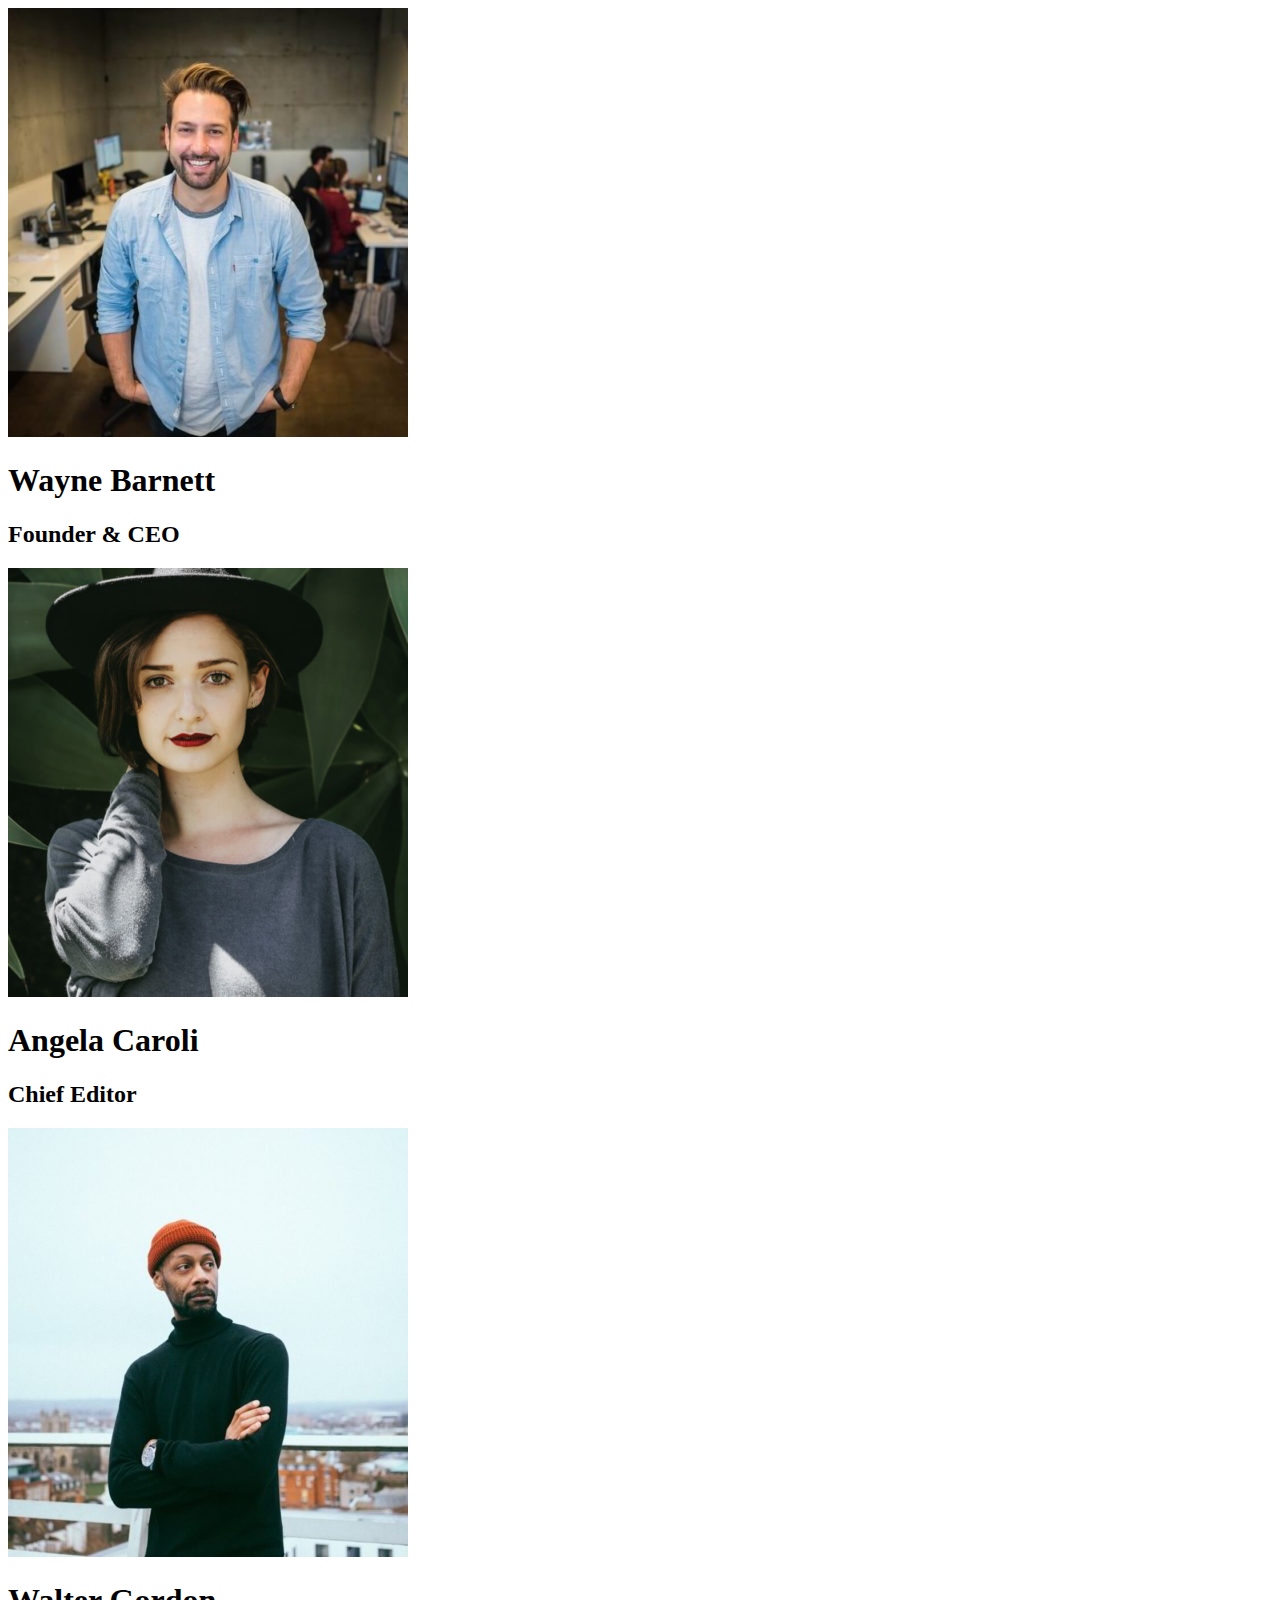
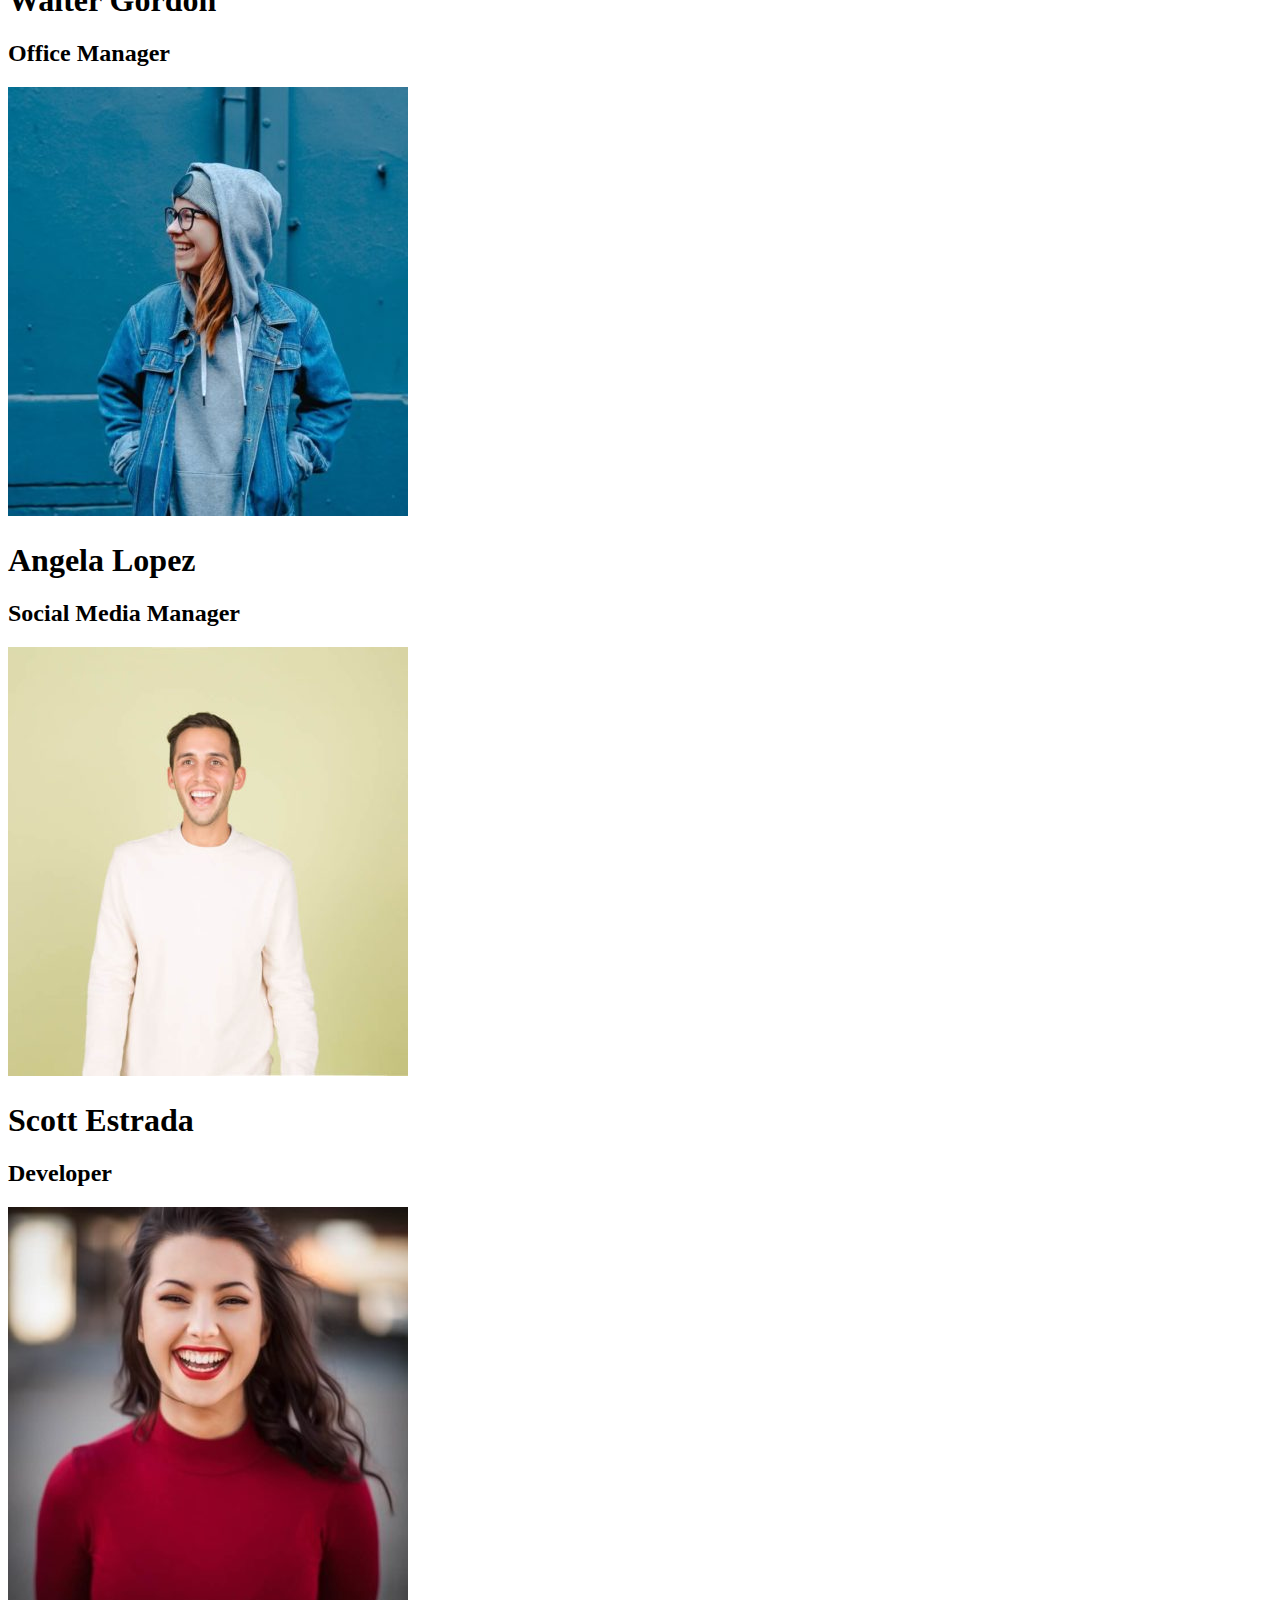
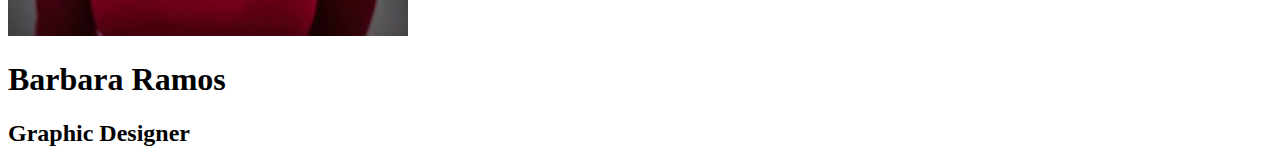
==== BONUS/index.html @ e1394ba4 "feat (bonus 1): print in the DOM the image" ====
<!DOCTYPE html>
<html lang="en">
<head>
    <meta charset="UTF-8">
    <meta name="viewport" content="width=device-width, initial-scale=1.0">
    <title>Our team</title>
</head>

<body>
    
    <div class="container">
        <!-- qui verranno scritti i nomi delle persone -->
        

    </div>

    <!-- link a JS -->
    <script type="text/javascript" src="js/functions.js"></script>
    <script type="text/javascript" src="js/main.js"></script>
</body>
</html>
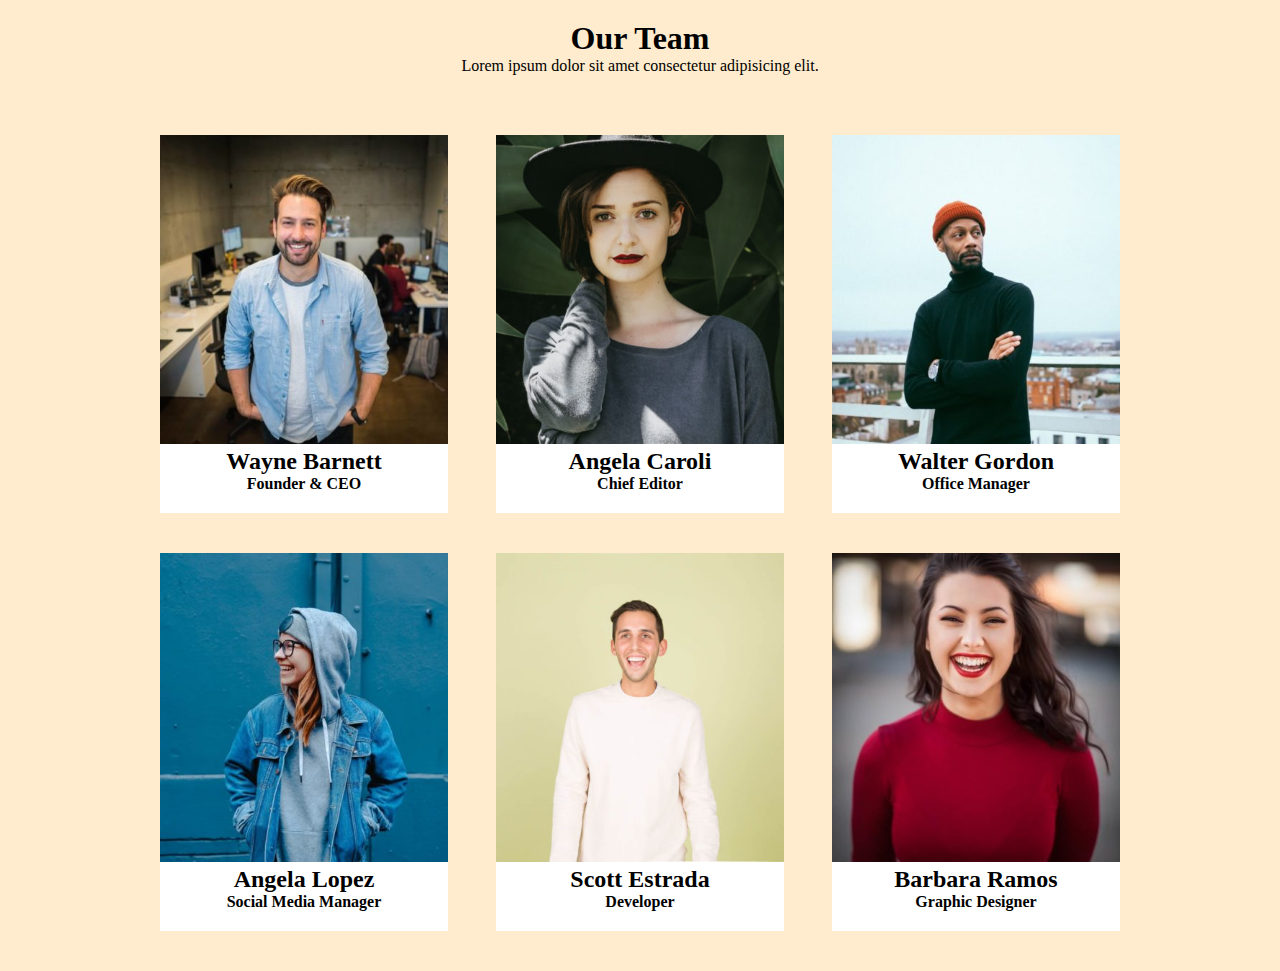
==== commit 15e4e010: "style (bonus2): add style and title Bonus exercise completed" ====
--- a/BONUS/index.html
+++ b/BONUS/index.html
@@ -4,15 +4,26 @@
     <meta charset="UTF-8">
     <meta name="viewport" content="width=device-width, initial-scale=1.0">
     <title>Our team</title>
+
+    <!-- link css -->
+     <link rel="stylesheet" href="css/style.css">
 </head>
 
 <body>
+    <header>
+        <h1>Our Team</h1>
+        <p>Lorem ipsum dolor sit amet consectetur adipisicing elit.</p> 
+    </header>
     
-    <div class="container">
-        <!-- qui verranno scritti i nomi delle persone -->
-        
+    <main>
+        <div class="container">
+            <!-- qui verranno scritti i nomi delle persone -->
+            
+    
+        </div>
 
-    </div>
+    </main>
+    
 
     <!-- link a JS -->
     <script type="text/javascript" src="js/functions.js"></script>
--- a/BONUS/css/style.css
+++ b/BONUS/css/style.css
@@ -0,0 +1,45 @@
+/* codice generale */
+*{
+    margin: 0;
+    padding: 0;
+    box-sizing: border-box;
+}
+
+
+
+/* HEADER */
+header{
+    text-align: center;
+    padding: 20px;
+    background-color: blanchedalmond;
+}
+
+
+/* MAIN */
+main{
+    background-color: blanchedalmond;
+    padding: 40px;
+}
+
+
+/* istruzioni contanier */
+.container{
+    display: flex;
+    justify-content: space-between;
+    gap: 40px;
+    flex-wrap: wrap;
+    width: 80%;
+    margin: 0 auto;
+}
+
+/* istruzioni card */
+.card{
+    text-align: center;
+    width: 30%;
+    background-color: white;
+    padding-bottom: 20px;
+}
+
+.card img{
+    width: 100%;
+}